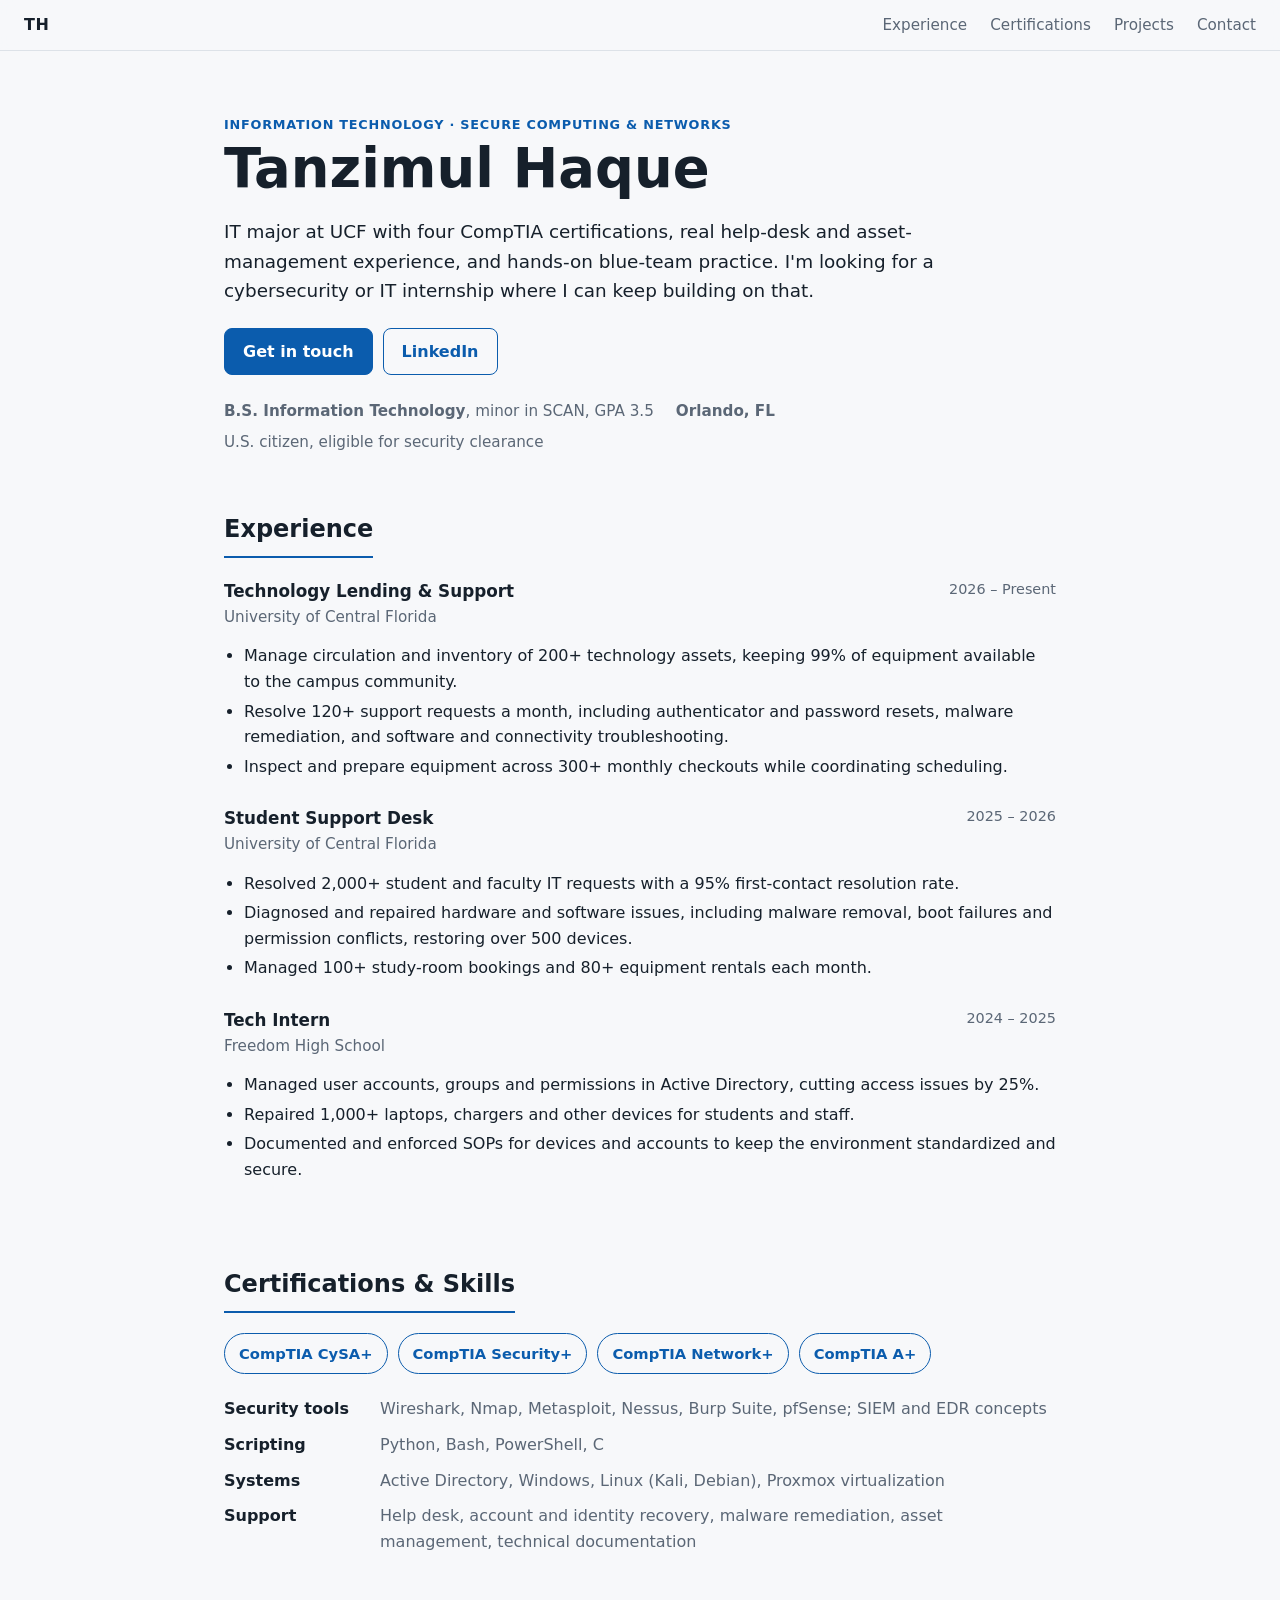
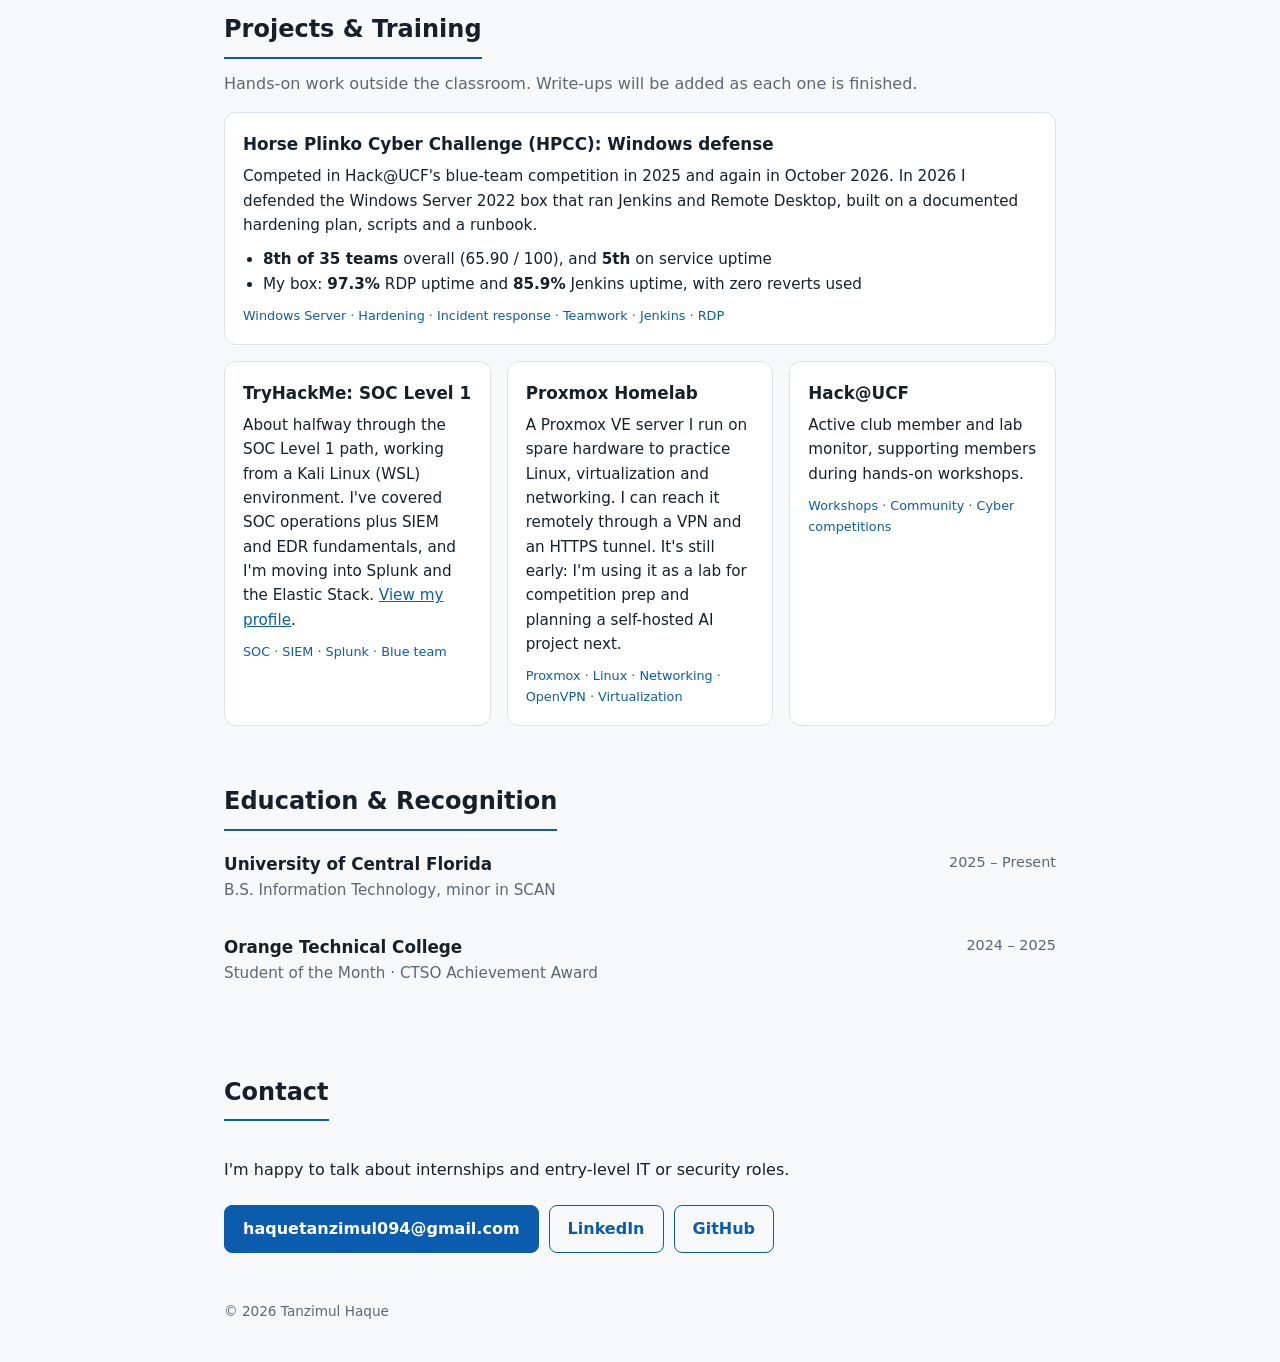
==== index.html @ fa8c6d9c "Initial portfolio site Co-Authored-By: Claude Sonnet 5.5 <noreply@anthropic.com>" ====
<!doctype html>
<html lang="en">
<head>
<meta charset="utf-8">
<meta name="viewport" content="width=device-width, initial-scale=1">
<title>Tanzimul Haque | IT &amp; Cybersecurity</title>
<meta name="description" content="Tanzimul Haque: UCF Information Technology student (SCAN minor) with Security+, CySA+, Network+ and A+, and hands-on IT support, SOC training and cyber competition experience.">
<link rel="stylesheet" href="style.css">
</head>
<body>

<header class="top">
  <a class="brand" href="#top">TH</a>
  <nav>
    <a href="#experience">Experience</a>
    <a href="#certs">Certifications</a>
    <a href="#projects">Projects</a>
    <a href="#contact">Contact</a>
  </nav>
</header>

<main id="top">

  <section class="hero">
    <p class="eyebrow">Information Technology &middot; Secure Computing &amp; Networks</p>
    <h1>Tanzimul Haque</h1>
    <p class="lead">IT major at UCF with four CompTIA certifications, real help-desk and asset-management experience, and hands-on blue-team practice. I'm looking for a cybersecurity or IT internship where I can keep building on that.</p>
    <p class="cta">
      <a class="btn" href="#contact">Get in touch</a>
      <a class="btn ghost" href="https://www.linkedin.com/in/tanzhaque/">LinkedIn</a>
    </p>
    <ul class="facts">
      <li><strong>B.S. Information Technology</strong>, minor in SCAN, GPA 3.5</li>
      <li><strong>Orlando, FL</strong></li>
      <li>U.S. citizen, eligible for security clearance</li>
    </ul>
  </section>

  <section id="experience">
    <h2>Experience</h2>

    <article class="entry">
      <div class="entry-head"><h3>Technology Lending &amp; Support <span>University of Central Florida</span></h3><time>2026 &ndash; Present</time></div>
      <ul>
        <li>Manage circulation and inventory of 200+ technology assets, keeping 99% of equipment available to the campus community.</li>
        <li>Resolve 120+ support requests a month, including authenticator and password resets, malware remediation, and software and connectivity troubleshooting.</li>
        <li>Inspect and prepare equipment across 300+ monthly checkouts while coordinating scheduling.</li>
      </ul>
    </article>

    <article class="entry">
      <div class="entry-head"><h3>Student Support Desk <span>University of Central Florida</span></h3><time>2025 &ndash; 2026</time></div>
      <ul>
        <li>Resolved 2,000+ student and faculty IT requests with a 95% first-contact resolution rate.</li>
        <li>Diagnosed and repaired hardware and software issues, including malware removal, boot failures and permission conflicts, restoring over 500 devices.</li>
        <li>Managed 100+ study-room bookings and 80+ equipment rentals each month.</li>
      </ul>
    </article>

    <article class="entry">
      <div class="entry-head"><h3>Tech Intern <span>Freedom High School</span></h3><time>2024 &ndash; 2025</time></div>
      <ul>
        <li>Managed user accounts, groups and permissions in Active Directory, cutting access issues by 25%.</li>
        <li>Repaired 1,000+ laptops, chargers and other devices for students and staff.</li>
        <li>Documented and enforced SOPs for devices and accounts to keep the environment standardized and secure.</li>
      </ul>
    </article>
  </section>

  <section id="certs">
    <h2>Certifications &amp; Skills</h2>
    <div class="badges">
      <span class="badge">CompTIA CySA+</span>
      <span class="badge">CompTIA Security+</span>
      <span class="badge">CompTIA Network+</span>
      <span class="badge">CompTIA A+</span>
    </div>
    <dl class="skills">
      <dt>Security tools</dt><dd>Wireshark, Nmap, Metasploit, Nessus, Burp Suite, pfSense; SIEM and EDR concepts</dd>
      <dt>Scripting</dt><dd>Python, Bash, PowerShell, C</dd>
      <dt>Systems</dt><dd>Active Directory, Windows, Linux (Kali, Debian), Proxmox virtualization</dd>
      <dt>Support</dt><dd>Help desk, account and identity recovery, malware remediation, asset management, technical documentation</dd>
    </dl>
  </section>

  <section id="projects">
    <h2>Projects &amp; Training</h2>
    <p class="note">Hands-on work outside the classroom. Write-ups will be added as each one is finished.</p>

    <div class="cards">
      <article class="card wide">
        <h3>Horse Plinko Cyber Challenge (HPCC): Windows defense</h3>
        <p>Competed in Hack@UCF's blue-team competition in 2025 and again in October 2026. In 2026 I defended the Windows Server 2022 box that ran Jenkins and Remote Desktop, built on a documented hardening plan, scripts and a runbook.</p>
        <ul class="results">
          <li><strong>8th of 35 teams</strong> overall (65.90 / 100), and <strong>5th</strong> on service uptime</li>
          <li>My box: <strong>97.3%</strong> RDP uptime and <strong>85.9%</strong> Jenkins uptime, with zero reverts used</li>
        </ul>
        <p class="tags">Windows Server &middot; Hardening &middot; Incident response &middot; Teamwork &middot; Jenkins &middot; RDP</p>
      </article>

      <article class="card">
        <h3>TryHackMe: SOC Level 1</h3>
        <p>About halfway through the SOC Level 1 path, working from a Kali Linux (WSL) environment. I've covered SOC operations plus SIEM and EDR fundamentals, and I'm moving into Splunk and the Elastic Stack. <a href="https://tryhackme.com/p/TanzHaque">View my profile</a>.</p>
        <p class="tags">SOC &middot; SIEM &middot; Splunk &middot; Blue team</p>
      </article>

      <article class="card">
        <h3>Proxmox Homelab</h3>
        <p>A Proxmox VE server I run on spare hardware to practice Linux, virtualization and networking. I can reach it remotely through a VPN and an HTTPS tunnel. It's still early: I'm using it as a lab for competition prep and planning a self-hosted AI project next.</p>
        <p class="tags">Proxmox &middot; Linux &middot; Networking &middot; OpenVPN &middot; Virtualization</p>
      </article>

      <article class="card">
        <h3>Hack@UCF</h3>
        <p>Active club member and lab monitor, supporting members during hands-on workshops.</p>
        <p class="tags">Workshops &middot; Community &middot; Cyber competitions</p>
      </article>
    </div>
  </section>

  <section id="education">
    <h2>Education &amp; Recognition</h2>
    <article class="entry">
      <div class="entry-head"><h3>University of Central Florida <span>B.S. Information Technology, minor in SCAN</span></h3><time>2025 &ndash; Present</time></div>
    </article>
    <article class="entry">
      <div class="entry-head"><h3>Orange Technical College <span>Student of the Month &middot; CTSO Achievement Award</span></h3><time>2024 &ndash; 2025</time></div>
    </article>
  </section>

  <section id="contact">
    <h2>Contact</h2>
    <p>I'm happy to talk about internships and entry-level IT or security roles.</p>
    <p class="cta">
      <a class="btn" href="mailto:haquetanzimul094@gmail.com">haquetanzimul094@gmail.com</a>
      <a class="btn ghost" href="https://www.linkedin.com/in/tanzhaque/">LinkedIn</a>
      <a class="btn ghost" href="https://github.com/TanzHaque">GitHub</a>
    </p>
  </section>

</main>

<footer>&copy; 2026 Tanzimul Haque</footer>
</body>
</html>
---- style.css ----
:root {
  --bg: #f7f8fa;
  --surface: #ffffff;
  --text: #16202b;
  --muted: #5b6776;
  --accent: #0b5cad;
  --accent-ink: #ffffff;
  --line: #dde2e8;
}
@media (prefers-color-scheme: dark) {
  :root {
    --bg: #0f141a;
    --surface: #171e26;
    --text: #e8edf2;
    --muted: #9aa7b5;
    --accent: #5aa9ff;
    --accent-ink: #0a1118;
    --line: #28323d;
  }
}
* { box-sizing: border-box; }
html { scroll-behavior: smooth; }
body {
  margin: 0;
  background: var(--bg);
  color: var(--text);
  font: 16px/1.6 system-ui, -apple-system, "Segoe UI", Roboto, sans-serif;
}
a { color: var(--accent); }
.top {
  position: sticky; top: 0; z-index: 5;
  display: flex; justify-content: space-between; align-items: center;
  padding: 12px 24px;
  background: color-mix(in srgb, var(--bg) 90%, transparent);
  backdrop-filter: blur(8px);
  border-bottom: 1px solid var(--line);
}
.brand { font-weight: 800; letter-spacing: .04em; text-decoration: none; color: var(--text); }
.top nav a { margin-left: 18px; text-decoration: none; color: var(--muted); font-size: .95rem; }
.top nav a:hover { color: var(--accent); }
main, footer { max-width: 880px; margin: 0 auto; padding: 0 24px; }
section { padding: 48px 0 8px; }
h1 { font-size: clamp(2.2rem, 6vw, 3.4rem); line-height: 1.1; margin: 4px 0 16px; }
h2 { font-size: 1.5rem; margin: 0 0 20px; padding-bottom: 8px; border-bottom: 2px solid var(--accent); display: inline-block; }
h3 { font-size: 1.05rem; margin: 0 0 6px; }
.eyebrow { color: var(--accent); font-weight: 600; letter-spacing: .06em; text-transform: uppercase; font-size: .8rem; margin: 0; }
.lead { font-size: 1.15rem; max-width: 62ch; color: var(--text); }
.hero { padding-top: 64px; }
.facts { list-style: none; padding: 0; margin: 24px 0 0; color: var(--muted); display: flex; flex-wrap: wrap; gap: 6px 22px; font-size: .95rem; }
.cta { display: flex; flex-wrap: wrap; gap: 10px; margin: 22px 0 0; }
.btn {
  display: inline-block; padding: 10px 18px; border-radius: 8px;
  background: var(--accent); color: var(--accent-ink); text-decoration: none; font-weight: 600;
  border: 1px solid var(--accent);
}
.btn.ghost { background: transparent; color: var(--accent); }
.btn:hover { filter: brightness(1.08); }
.entry { margin-bottom: 26px; }
.entry-head { display: flex; justify-content: space-between; gap: 12px; flex-wrap: wrap; }
.entry-head h3 span { display: block; font-weight: 400; color: var(--muted); font-size: .95rem; }
.entry-head time { color: var(--muted); font-size: .9rem; white-space: nowrap; }
.entry ul { margin: 8px 0 0; padding-left: 20px; }
.entry li { margin-bottom: 4px; }
.badges { display: flex; flex-wrap: wrap; gap: 10px; margin-bottom: 22px; }
.badge { padding: 8px 14px; border: 1px solid var(--accent); color: var(--accent); border-radius: 999px; font-weight: 600; font-size: .92rem; }
.skills { display: grid; grid-template-columns: 140px 1fr; gap: 10px 16px; margin: 0; }
.skills dt { font-weight: 600; }
.skills dd { margin: 0; color: var(--muted); }
.note { color: var(--muted); margin-top: -8px; }
.cards { display: grid; grid-template-columns: repeat(auto-fit, minmax(260px, 1fr)); gap: 16px; }
.card { background: var(--surface); border: 1px solid var(--line); border-radius: 12px; padding: 18px; }
.card.wide { grid-column: 1 / -1; }
.results { margin: 0 0 10px; padding-left: 20px; font-size: .95rem; }
.card p { margin: 0 0 10px; font-size: .95rem; }
.card .tags { color: var(--accent); font-size: .8rem; margin: 0; }
footer { padding: 40px 24px; color: var(--muted); font-size: .85rem; }
@media (max-width: 560px) {
  .skills { grid-template-columns: 1fr; gap: 2px; }
  .skills dd { margin-bottom: 10px; }
  .top nav a { margin-left: 12px; font-size: .85rem; }
}
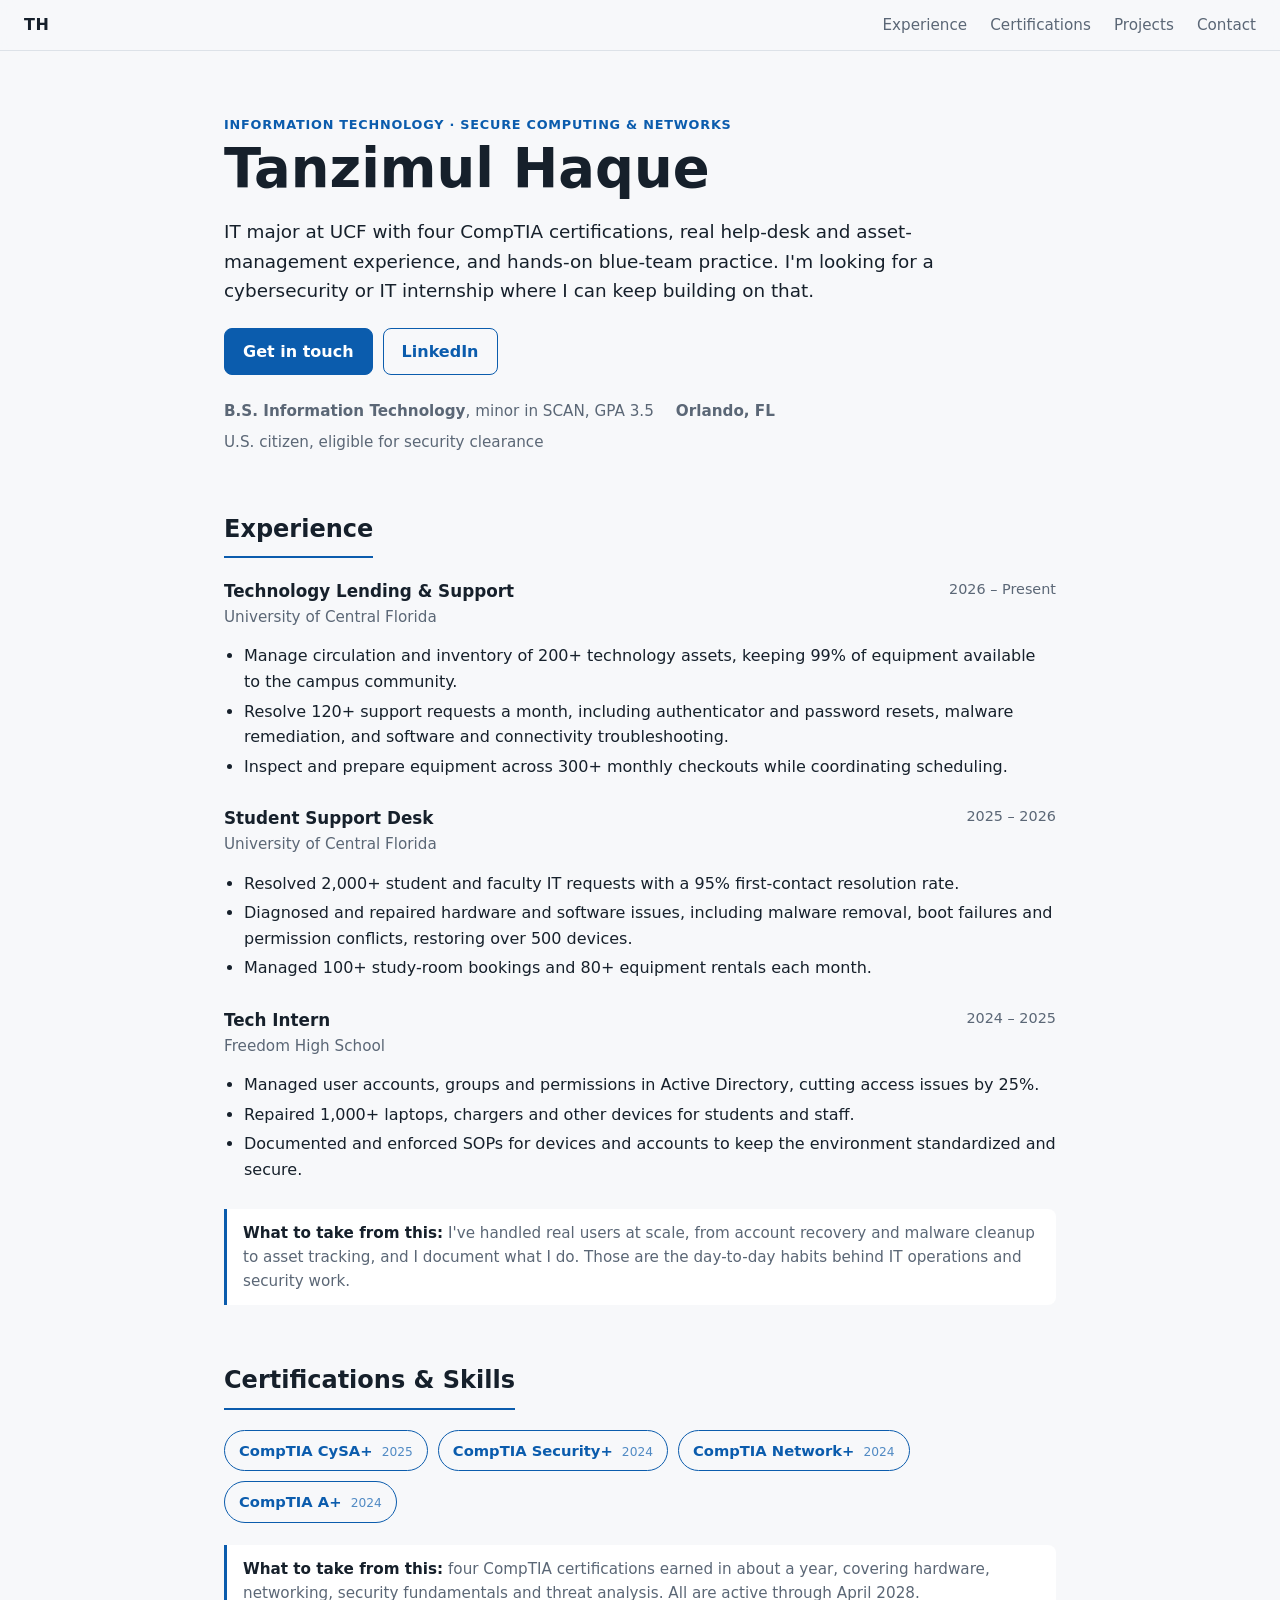
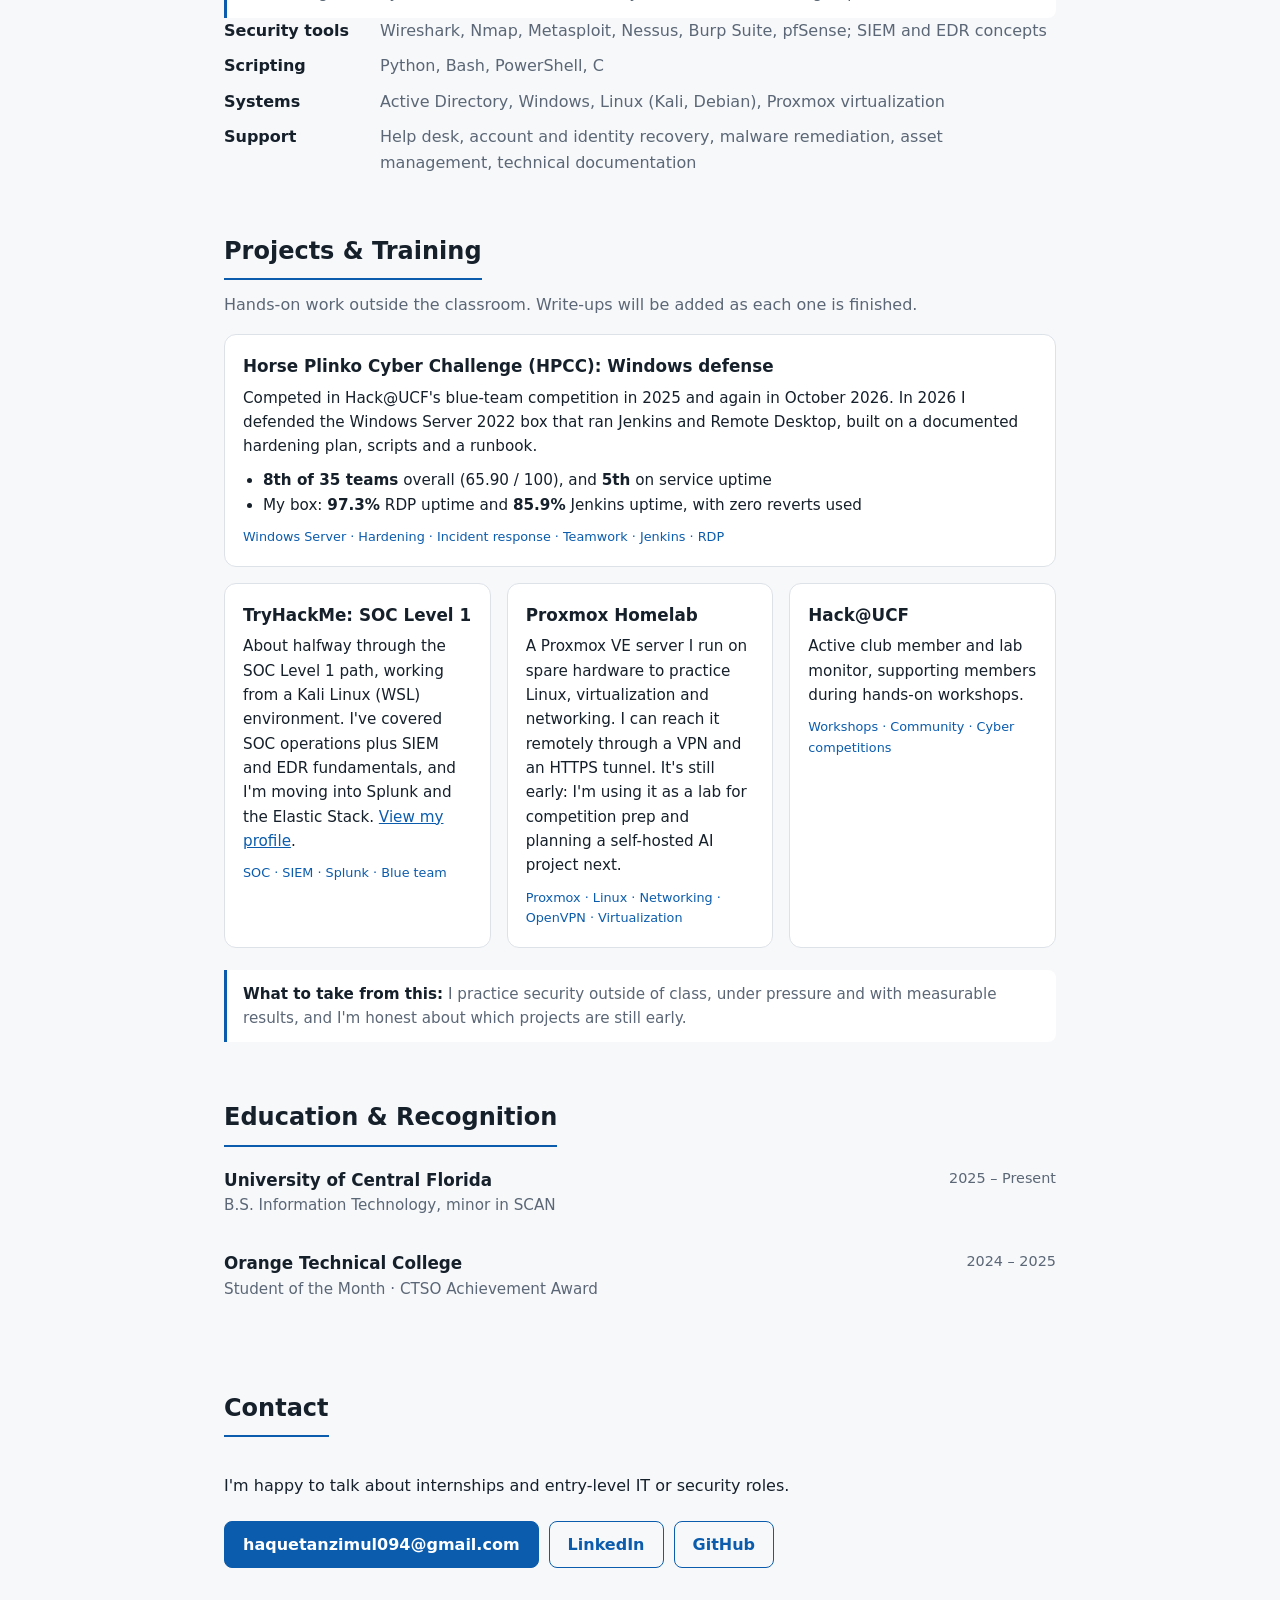
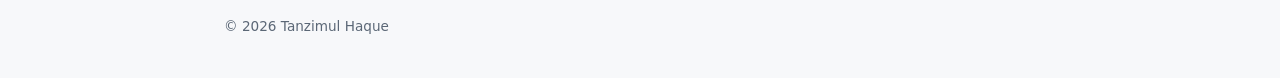
==== commit fcc141fa: "Add cert dates and employer takeaways Co-Authored-By: Claude Sonnet 5.5 <noreply@anthropic.com>" ====
--- a/index.html
+++ b/index.html
@@ -65,16 +65,18 @@
         <li>Documented and enforced SOPs for devices and accounts to keep the environment standardized and secure.</li>
       </ul>
     </article>
+    <p class="takeaway"><strong>What to take from this:</strong> I've handled real users at scale, from account recovery and malware cleanup to asset tracking, and I document what I do. Those are the day-to-day habits behind IT operations and security work.</p>
   </section>
 
   <section id="certs">
     <h2>Certifications &amp; Skills</h2>
     <div class="badges">
-      <span class="badge">CompTIA CySA+</span>
-      <span class="badge">CompTIA Security+</span>
-      <span class="badge">CompTIA Network+</span>
-      <span class="badge">CompTIA A+</span>
+      <span class="badge">CompTIA CySA+ <small>2025</small></span>
+      <span class="badge">CompTIA Security+ <small>2024</small></span>
+      <span class="badge">CompTIA Network+ <small>2024</small></span>
+      <span class="badge">CompTIA A+ <small>2024</small></span>
     </div>
+    <p class="takeaway"><strong>What to take from this:</strong> four CompTIA certifications earned in about a year, covering hardware, networking, security fundamentals and threat analysis. All are active through April 2028.</p>
     <dl class="skills">
       <dt>Security tools</dt><dd>Wireshark, Nmap, Metasploit, Nessus, Burp Suite, pfSense; SIEM and EDR concepts</dd>
       <dt>Scripting</dt><dd>Python, Bash, PowerShell, C</dd>
@@ -116,6 +118,7 @@
         <p class="tags">Workshops &middot; Community &middot; Cyber competitions</p>
       </article>
     </div>
+    <p class="takeaway"><strong>What to take from this:</strong> I practice security outside of class, under pressure and with measurable results, and I'm honest about which projects are still early.</p>
   </section>
 
   <section id="education">
--- a/style.css
+++ b/style.css
@@ -63,6 +63,9 @@
 .entry li { margin-bottom: 4px; }
 .badges { display: flex; flex-wrap: wrap; gap: 10px; margin-bottom: 22px; }
 .badge { padding: 8px 14px; border: 1px solid var(--accent); color: var(--accent); border-radius: 999px; font-weight: 600; font-size: .92rem; }
+.badge small { opacity: .7; font-weight: 400; margin-left: 4px; }
+.takeaway { margin: 22px 0 0; padding: 12px 16px; border-left: 3px solid var(--accent); background: var(--surface); border-radius: 0 8px 8px 0; color: var(--muted); font-size: .95rem; }
+.takeaway strong { color: var(--text); }
 .skills { display: grid; grid-template-columns: 140px 1fr; gap: 10px 16px; margin: 0; }
 .skills dt { font-weight: 600; }
 .skills dd { margin: 0; color: var(--muted); }
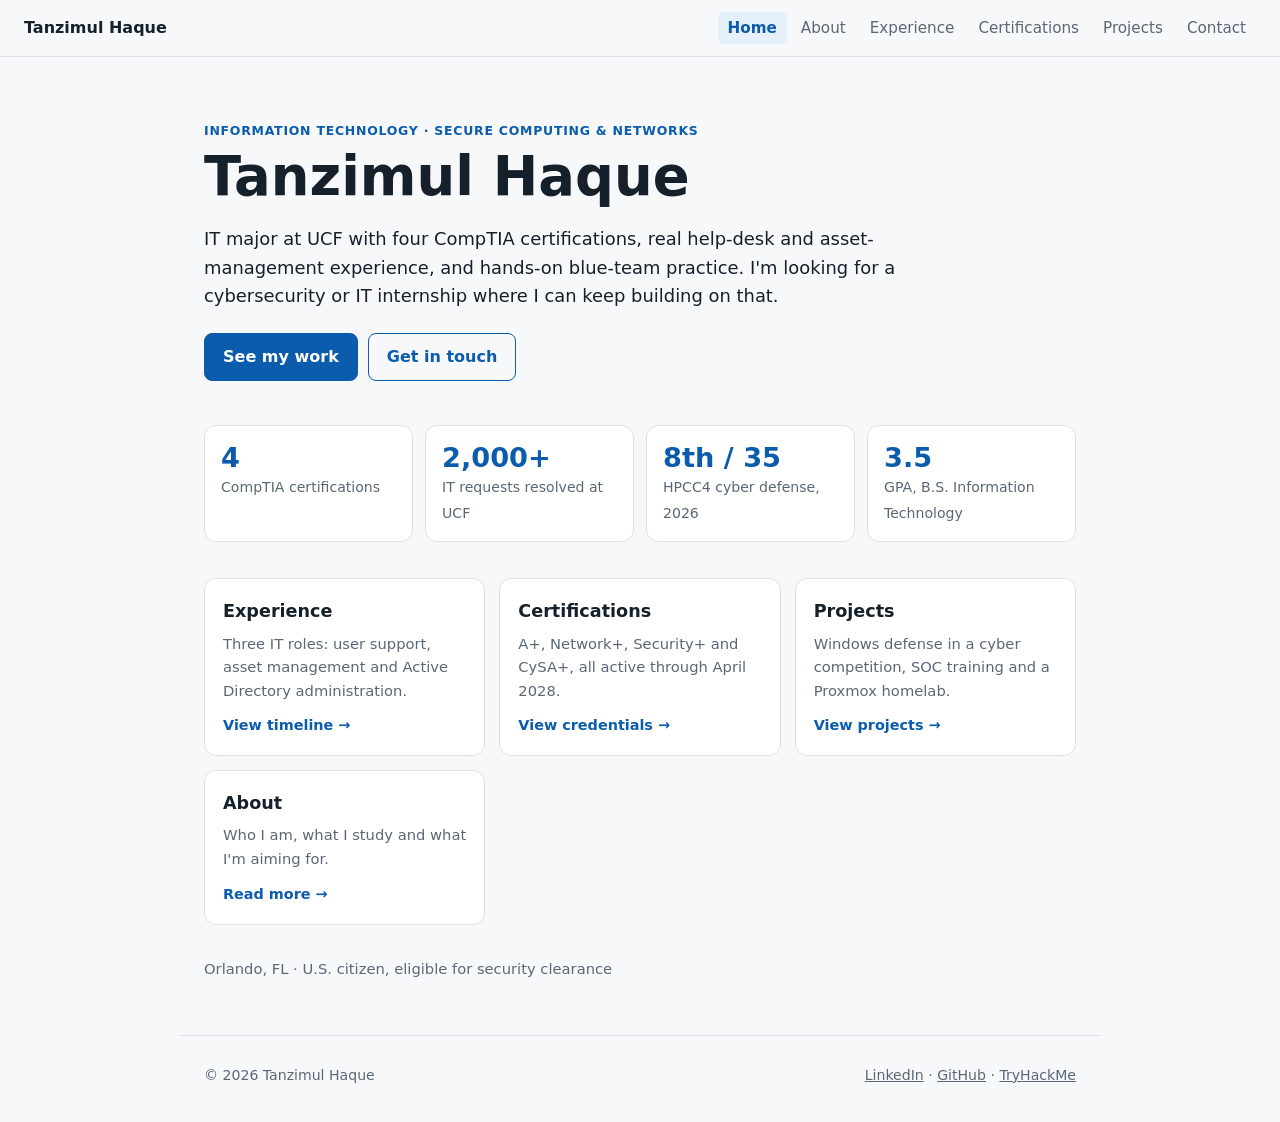
==== commit 279c2467: "Split site into separate pages with per-section layouts Co-Authored-By: Claude Sonnet 5.5 <noreply@a" ====
--- a/index.html
+++ b/index.html
@@ -4,145 +4,46 @@
 <meta charset="utf-8">
 <meta name="viewport" content="width=device-width, initial-scale=1">
 <title>Tanzimul Haque | IT &amp; Cybersecurity</title>
-<meta name="description" content="Tanzimul Haque: UCF Information Technology student (SCAN minor) with Security+, CySA+, Network+ and A+, and hands-on IT support, SOC training and cyber competition experience.">
+<meta name="description" content="Tanzimul Haque: UCF Information Technology student (SCAN minor) with Security+, CySA+, Network+ and A+, plus hands-on IT support and cyber competition experience.">
 <link rel="stylesheet" href="style.css">
 </head>
-<body>
+<body class="home">
+<header class="top">
+  <a class="brand" href="index.html">Tanzimul Haque</a>
+  <nav><a href="index.html" aria-current="page">Home</a><a href="about.html">About</a><a href="experience.html">Experience</a><a href="certifications.html">Certifications</a><a href="projects.html">Projects</a><a href="contact.html">Contact</a></nav>
+</header>
+<main>
 
-<header class="top">
-  <a class="brand" href="#top">TH</a>
-  <nav>
-    <a href="#experience">Experience</a>
-    <a href="#certs">Certifications</a>
-    <a href="#projects">Projects</a>
-    <a href="#contact">Contact</a>
-  </nav>
-</header>
+<section class="hero">
+  <p class="eyebrow">Information Technology &middot; Secure Computing &amp; Networks</p>
+  <h1>Tanzimul Haque</h1>
+  <p class="lead">IT major at UCF with four CompTIA certifications, real help-desk and asset-management experience, and hands-on blue-team practice. I'm looking for a cybersecurity or IT internship where I can keep building on that.</p>
+  <p class="cta">
+    <a class="btn" href="projects.html">See my work</a>
+    <a class="btn ghost" href="contact.html">Get in touch</a>
+  </p>
+</section>
 
-<main id="top">
+<section class="stats" aria-label="Highlights">
+  <div class="stat"><b>4</b><span>CompTIA certifications</span></div>
+  <div class="stat"><b>2,000+</b><span>IT requests resolved at UCF</span></div>
+  <div class="stat"><b>8th / 35</b><span>HPCC4 cyber defense, 2026</span></div>
+  <div class="stat"><b>3.5</b><span>GPA, B.S. Information Technology</span></div>
+</section>
 
-  <section class="hero">
-    <p class="eyebrow">Information Technology &middot; Secure Computing &amp; Networks</p>
-    <h1>Tanzimul Haque</h1>
-    <p class="lead">IT major at UCF with four CompTIA certifications, real help-desk and asset-management experience, and hands-on blue-team practice. I'm looking for a cybersecurity or IT internship where I can keep building on that.</p>
-    <p class="cta">
-      <a class="btn" href="#contact">Get in touch</a>
-      <a class="btn ghost" href="https://www.linkedin.com/in/tanzhaque/">LinkedIn</a>
-    </p>
-    <ul class="facts">
-      <li><strong>B.S. Information Technology</strong>, minor in SCAN, GPA 3.5</li>
-      <li><strong>Orlando, FL</strong></li>
-      <li>U.S. citizen, eligible for security clearance</li>
-    </ul>
-  </section>
+<section class="tiles">
+  <a class="tile" href="experience.html"><h2>Experience</h2><p>Three IT roles: user support, asset management and Active Directory administration.</p><span>View timeline &rarr;</span></a>
+  <a class="tile" href="certifications.html"><h2>Certifications</h2><p>A+, Network+, Security+ and CySA+, all active through April 2028.</p><span>View credentials &rarr;</span></a>
+  <a class="tile" href="projects.html"><h2>Projects</h2><p>Windows defense in a cyber competition, SOC training and a Proxmox homelab.</p><span>View projects &rarr;</span></a>
+  <a class="tile" href="about.html"><h2>About</h2><p>Who I am, what I study and what I'm aiming for.</p><span>Read more &rarr;</span></a>
+</section>
 
-  <section id="experience">
-    <h2>Experience</h2>
-
-    <article class="entry">
-      <div class="entry-head"><h3>Technology Lending &amp; Support <span>University of Central Florida</span></h3><time>2026 &ndash; Present</time></div>
-      <ul>
-        <li>Manage circulation and inventory of 200+ technology assets, keeping 99% of equipment available to the campus community.</li>
-        <li>Resolve 120+ support requests a month, including authenticator and password resets, malware remediation, and software and connectivity troubleshooting.</li>
-        <li>Inspect and prepare equipment across 300+ monthly checkouts while coordinating scheduling.</li>
-      </ul>
-    </article>
-
-    <article class="entry">
-      <div class="entry-head"><h3>Student Support Desk <span>University of Central Florida</span></h3><time>2025 &ndash; 2026</time></div>
-      <ul>
-        <li>Resolved 2,000+ student and faculty IT requests with a 95% first-contact resolution rate.</li>
-        <li>Diagnosed and repaired hardware and software issues, including malware removal, boot failures and permission conflicts, restoring over 500 devices.</li>
-        <li>Managed 100+ study-room bookings and 80+ equipment rentals each month.</li>
-      </ul>
-    </article>
-
-    <article class="entry">
-      <div class="entry-head"><h3>Tech Intern <span>Freedom High School</span></h3><time>2024 &ndash; 2025</time></div>
-      <ul>
-        <li>Managed user accounts, groups and permissions in Active Directory, cutting access issues by 25%.</li>
-        <li>Repaired 1,000+ laptops, chargers and other devices for students and staff.</li>
-        <li>Documented and enforced SOPs for devices and accounts to keep the environment standardized and secure.</li>
-      </ul>
-    </article>
-    <p class="takeaway"><strong>What to take from this:</strong> I've handled real users at scale, from account recovery and malware cleanup to asset tracking, and I document what I do. Those are the day-to-day habits behind IT operations and security work.</p>
-  </section>
-
-  <section id="certs">
-    <h2>Certifications &amp; Skills</h2>
-    <div class="badges">
-      <span class="badge">CompTIA CySA+ <small>2025</small></span>
-      <span class="badge">CompTIA Security+ <small>2024</small></span>
-      <span class="badge">CompTIA Network+ <small>2024</small></span>
-      <span class="badge">CompTIA A+ <small>2024</small></span>
-    </div>
-    <p class="takeaway"><strong>What to take from this:</strong> four CompTIA certifications earned in about a year, covering hardware, networking, security fundamentals and threat analysis. All are active through April 2028.</p>
-    <dl class="skills">
-      <dt>Security tools</dt><dd>Wireshark, Nmap, Metasploit, Nessus, Burp Suite, pfSense; SIEM and EDR concepts</dd>
-      <dt>Scripting</dt><dd>Python, Bash, PowerShell, C</dd>
-      <dt>Systems</dt><dd>Active Directory, Windows, Linux (Kali, Debian), Proxmox virtualization</dd>
-      <dt>Support</dt><dd>Help desk, account and identity recovery, malware remediation, asset management, technical documentation</dd>
-    </dl>
-  </section>
-
-  <section id="projects">
-    <h2>Projects &amp; Training</h2>
-    <p class="note">Hands-on work outside the classroom. Write-ups will be added as each one is finished.</p>
-
-    <div class="cards">
-      <article class="card wide">
-        <h3>Horse Plinko Cyber Challenge (HPCC): Windows defense</h3>
-        <p>Competed in Hack@UCF's blue-team competition in 2025 and again in October 2026. In 2026 I defended the Windows Server 2022 box that ran Jenkins and Remote Desktop, built on a documented hardening plan, scripts and a runbook.</p>
-        <ul class="results">
-          <li><strong>8th of 35 teams</strong> overall (65.90 / 100), and <strong>5th</strong> on service uptime</li>
-          <li>My box: <strong>97.3%</strong> RDP uptime and <strong>85.9%</strong> Jenkins uptime, with zero reverts used</li>
-        </ul>
-        <p class="tags">Windows Server &middot; Hardening &middot; Incident response &middot; Teamwork &middot; Jenkins &middot; RDP</p>
-      </article>
-
-      <article class="card">
-        <h3>TryHackMe: SOC Level 1</h3>
-        <p>About halfway through the SOC Level 1 path, working from a Kali Linux (WSL) environment. I've covered SOC operations plus SIEM and EDR fundamentals, and I'm moving into Splunk and the Elastic Stack. <a href="https://tryhackme.com/p/TanzHaque">View my profile</a>.</p>
-        <p class="tags">SOC &middot; SIEM &middot; Splunk &middot; Blue team</p>
-      </article>
-
-      <article class="card">
-        <h3>Proxmox Homelab</h3>
-        <p>A Proxmox VE server I run on spare hardware to practice Linux, virtualization and networking. I can reach it remotely through a VPN and an HTTPS tunnel. It's still early: I'm using it as a lab for competition prep and planning a self-hosted AI project next.</p>
-        <p class="tags">Proxmox &middot; Linux &middot; Networking &middot; OpenVPN &middot; Virtualization</p>
-      </article>
-
-      <article class="card">
-        <h3>Hack@UCF</h3>
-        <p>Active club member and lab monitor, supporting members during hands-on workshops.</p>
-        <p class="tags">Workshops &middot; Community &middot; Cyber competitions</p>
-      </article>
-    </div>
-    <p class="takeaway"><strong>What to take from this:</strong> I practice security outside of class, under pressure and with measurable results, and I'm honest about which projects are still early.</p>
-  </section>
-
-  <section id="education">
-    <h2>Education &amp; Recognition</h2>
-    <article class="entry">
-      <div class="entry-head"><h3>University of Central Florida <span>B.S. Information Technology, minor in SCAN</span></h3><time>2025 &ndash; Present</time></div>
-    </article>
-    <article class="entry">
-      <div class="entry-head"><h3>Orange Technical College <span>Student of the Month &middot; CTSO Achievement Award</span></h3><time>2024 &ndash; 2025</time></div>
-    </article>
-  </section>
-
-  <section id="contact">
-    <h2>Contact</h2>
-    <p>I'm happy to talk about internships and entry-level IT or security roles.</p>
-    <p class="cta">
-      <a class="btn" href="mailto:haquetanzimul094@gmail.com">haquetanzimul094@gmail.com</a>
-      <a class="btn ghost" href="https://www.linkedin.com/in/tanzhaque/">LinkedIn</a>
-      <a class="btn ghost" href="https://github.com/TanzHaque">GitHub</a>
-    </p>
-  </section>
+<p class="facts-line">Orlando, FL &middot; U.S. citizen, eligible for security clearance</p>
 
 </main>
-
-<footer>&copy; 2026 Tanzimul Haque</footer>
+<footer>
+  <span>&copy; 2026 Tanzimul Haque</span>
+  <span><a href="https://www.linkedin.com/in/tanzhaque/">LinkedIn</a> &middot; <a href="https://github.com/TanzHaque">GitHub</a> &middot; <a href="https://tryhackme.com/p/TanzHaque">TryHackMe</a></span>
+</footer>
 </body>
 </html>
--- a/style.css
+++ b/style.css
@@ -5,6 +5,7 @@
   --muted: #5b6776;
   --accent: #0b5cad;
   --accent-ink: #ffffff;
+  --accent-soft: #e6f0fb;
   --line: #dde2e8;
 }
 @media (prefers-color-scheme: dark) {
@@ -15,6 +16,7 @@
     --muted: #9aa7b5;
     --accent: #5aa9ff;
     --accent-ink: #0a1118;
+    --accent-soft: #14283d;
     --line: #28323d;
   }
 }
@@ -27,58 +29,118 @@
   font: 16px/1.6 system-ui, -apple-system, "Segoe UI", Roboto, sans-serif;
 }
 a { color: var(--accent); }
+code { font: .9em ui-monospace, Consolas, monospace; }
+
+/* header / footer */
 .top {
   position: sticky; top: 0; z-index: 5;
-  display: flex; justify-content: space-between; align-items: center;
+  display: flex; justify-content: space-between; align-items: center; flex-wrap: wrap; gap: 6px 20px;
   padding: 12px 24px;
   background: color-mix(in srgb, var(--bg) 90%, transparent);
   backdrop-filter: blur(8px);
   border-bottom: 1px solid var(--line);
 }
-.brand { font-weight: 800; letter-spacing: .04em; text-decoration: none; color: var(--text); }
-.top nav a { margin-left: 18px; text-decoration: none; color: var(--muted); font-size: .95rem; }
+.brand { font-weight: 800; text-decoration: none; color: var(--text); }
+.top nav { display: flex; flex-wrap: wrap; gap: 4px 4px; }
+.top nav a { padding: 4px 10px; border-radius: 6px; text-decoration: none; color: var(--muted); font-size: .95rem; }
 .top nav a:hover { color: var(--accent); }
-main, footer { max-width: 880px; margin: 0 auto; padding: 0 24px; }
-section { padding: 48px 0 8px; }
+.top nav a[aria-current="page"] { color: var(--accent); background: var(--accent-soft); font-weight: 600; }
+main, footer { max-width: 920px; margin: 0 auto; padding: 0 24px; }
+main { min-height: 70vh; padding-bottom: 40px; }
+footer { display: flex; justify-content: space-between; flex-wrap: wrap; gap: 8px; padding-top: 28px; padding-bottom: 36px; border-top: 1px solid var(--line); color: var(--muted); font-size: .88rem; }
+footer a { color: var(--muted); }
+
+/* type */
 h1 { font-size: clamp(2.2rem, 6vw, 3.4rem); line-height: 1.1; margin: 4px 0 16px; }
-h2 { font-size: 1.5rem; margin: 0 0 20px; padding-bottom: 8px; border-bottom: 2px solid var(--accent); display: inline-block; }
+h1.page-title { font-size: clamp(1.8rem, 4.5vw, 2.4rem); margin: 44px 0 6px; }
+h2 { margin: 0 0 12px; }
+h2.section { font-size: 1.3rem; margin: 40px 0 16px; padding-bottom: 6px; border-bottom: 2px solid var(--accent); display: inline-block; }
 h3 { font-size: 1.05rem; margin: 0 0 6px; }
-.eyebrow { color: var(--accent); font-weight: 600; letter-spacing: .06em; text-transform: uppercase; font-size: .8rem; margin: 0; }
-.lead { font-size: 1.15rem; max-width: 62ch; color: var(--text); }
-.hero { padding-top: 64px; }
-.facts { list-style: none; padding: 0; margin: 24px 0 0; color: var(--muted); display: flex; flex-wrap: wrap; gap: 6px 22px; font-size: .95rem; }
+.page-sub { color: var(--muted); margin: 0 0 28px; max-width: 62ch; }
+.eyebrow { color: var(--accent); font-weight: 600; letter-spacing: .06em; text-transform: uppercase; font-size: .78rem; margin: 0 0 6px; }
+.lead { font-size: 1.12rem; max-width: 62ch; }
+.tags { color: var(--accent); font-size: .8rem; margin: 0; }
+.facts-line { color: var(--muted); font-size: .92rem; margin-top: 32px; }
+
+/* buttons */
 .cta { display: flex; flex-wrap: wrap; gap: 10px; margin: 22px 0 0; }
-.btn {
-  display: inline-block; padding: 10px 18px; border-radius: 8px;
-  background: var(--accent); color: var(--accent-ink); text-decoration: none; font-weight: 600;
-  border: 1px solid var(--accent);
-}
+.btn { display: inline-block; padding: 10px 18px; border-radius: 8px; background: var(--accent); color: var(--accent-ink); text-decoration: none; font-weight: 600; border: 1px solid var(--accent); }
 .btn.ghost { background: transparent; color: var(--accent); }
 .btn:hover { filter: brightness(1.08); }
-.entry { margin-bottom: 26px; }
-.entry-head { display: flex; justify-content: space-between; gap: 12px; flex-wrap: wrap; }
-.entry-head h3 span { display: block; font-weight: 400; color: var(--muted); font-size: .95rem; }
-.entry-head time { color: var(--muted); font-size: .9rem; white-space: nowrap; }
-.entry ul { margin: 8px 0 0; padding-left: 20px; }
-.entry li { margin-bottom: 4px; }
-.badges { display: flex; flex-wrap: wrap; gap: 10px; margin-bottom: 22px; }
-.badge { padding: 8px 14px; border: 1px solid var(--accent); color: var(--accent); border-radius: 999px; font-weight: 600; font-size: .92rem; }
-.badge small { opacity: .7; font-weight: 400; margin-left: 4px; }
-.takeaway { margin: 22px 0 0; padding: 12px 16px; border-left: 3px solid var(--accent); background: var(--surface); border-radius: 0 8px 8px 0; color: var(--muted); font-size: .95rem; }
+
+/* home */
+.hero { padding: 64px 0 8px; }
+.stats { display: grid; grid-template-columns: repeat(auto-fit, minmax(140px, 1fr)); gap: 12px; margin: 36px 0 0; }
+.stat { background: var(--surface); border: 1px solid var(--line); border-radius: 12px; padding: 16px; }
+.stat b { display: block; font-size: 1.7rem; line-height: 1.2; color: var(--accent); }
+.stat span { color: var(--muted); font-size: .88rem; }
+.stats.small { margin: 18px 0; }
+.stats.small .stat { background: var(--bg); }
+.tiles { display: grid; grid-template-columns: repeat(auto-fit, minmax(210px, 1fr)); gap: 14px; margin-top: 36px; }
+.tile { display: flex; flex-direction: column; background: var(--surface); border: 1px solid var(--line); border-radius: 12px; padding: 18px; text-decoration: none; color: var(--text); transition: transform .12s, border-color .12s; }
+.tile:hover { transform: translateY(-2px); border-color: var(--accent); }
+.tile h2 { font-size: 1.1rem; margin: 0 0 6px; }
+.tile p { margin: 0 0 12px; color: var(--muted); font-size: .92rem; flex: 1; }
+.tile span { color: var(--accent); font-weight: 600; font-size: .9rem; }
+
+/* about */
+.two-col { display: grid; grid-template-columns: 1.6fr 1fr; gap: 32px; align-items: start; }
+.panel { background: var(--surface); border: 1px solid var(--line); border-radius: 12px; padding: 18px; }
+.panel h2 { font-size: 1.05rem; }
+.mini { padding: 10px 0; border-top: 1px solid var(--line); }
+.mini:first-of-type { border-top: 0; }
+.mini p { margin: 0; color: var(--muted); font-size: .92rem; }
+
+/* experience timeline */
+.timeline { position: relative; margin-left: 8px; padding-left: 28px; border-left: 2px solid var(--line); }
+.job { position: relative; margin-bottom: 30px; }
+.job::before { content: ""; position: absolute; left: -37px; top: 7px; width: 14px; height: 14px; border-radius: 50%; background: var(--accent); border: 3px solid var(--bg); }
+.job-head { display: flex; justify-content: space-between; align-items: baseline; gap: 12px; flex-wrap: wrap; }
+.job-head h3 { font-size: 1.15rem; margin: 0; }
+.job-head time { color: var(--muted); font-size: .9rem; white-space: nowrap; }
+.org { margin: 0 0 8px; color: var(--accent); font-weight: 600; }
+.job ul { margin: 0; padding-left: 20px; }
+.job li { margin-bottom: 5px; }
+
+/* certifications */
+.cert-grid { display: grid; grid-template-columns: repeat(auto-fit, minmax(280px, 1fr)); gap: 16px; }
+.cert { background: var(--surface); border: 1px solid var(--line); border-top: 4px solid var(--accent); border-radius: 12px; padding: 18px; }
+.cert-top { display: flex; justify-content: space-between; align-items: center; gap: 8px; }
+.cert-top h3 { margin: 0; font-size: 1.15rem; }
+.pill { background: var(--accent-soft); color: var(--accent); font-size: .75rem; font-weight: 700; padding: 2px 10px; border-radius: 999px; }
+.covers { color: var(--muted); font-size: .92rem; margin: 8px 0 12px; }
+.cert dl { margin: 0; display: grid; grid-template-columns: auto 1fr; gap: 4px 14px; font-size: .88rem; }
+.cert dt { color: var(--muted); }
+.cert dd { margin: 0; }
+.skill-grid { display: grid; grid-template-columns: repeat(auto-fit, minmax(210px, 1fr)); gap: 14px; }
+.skill { background: var(--surface); border: 1px solid var(--line); border-radius: 12px; padding: 14px 16px; }
+.skill p { margin: 0; color: var(--muted); font-size: .92rem; }
+
+/* projects */
+.feature { background: var(--surface); border: 1px solid var(--line); border-left: 4px solid var(--accent); border-radius: 12px; padding: 24px; margin-bottom: 22px; }
+.feature h2 { font-size: 1.4rem; }
+.note-line { color: var(--muted); font-size: .92rem; margin: 10px 0 0; }
+.cards { display: grid; grid-template-columns: repeat(auto-fit, minmax(300px, 1fr)); gap: 16px; }
+.card { background: var(--surface); border: 1px solid var(--line); border-radius: 12px; padding: 18px; }
+.card p { margin: 0 0 10px; font-size: .95rem; }
+
+/* contact */
+.contact-grid { display: grid; grid-template-columns: repeat(auto-fit, minmax(230px, 1fr)); gap: 14px; }
+.contact-card { display: block; background: var(--surface); border: 1px solid var(--line); border-radius: 12px; padding: 20px; text-decoration: none; color: var(--text); }
+.contact-card:hover { border-color: var(--accent); }
+.contact-card span { display: block; color: var(--muted); font-size: .8rem; text-transform: uppercase; letter-spacing: .06em; }
+.contact-card b { display: block; margin-top: 4px; word-break: break-word; }
+.contact-card.primary { background: var(--accent); border-color: var(--accent); color: var(--accent-ink); grid-column: 1 / -1; }
+.contact-card.primary span { color: inherit; opacity: .8; }
+.contact-card.primary b { font-size: 1.2rem; }
+
+.takeaway { margin: 30px 0 0; padding: 12px 16px; border-left: 3px solid var(--accent); background: var(--surface); border-radius: 0 8px 8px 0; color: var(--muted); font-size: .95rem; }
 .takeaway strong { color: var(--text); }
-.skills { display: grid; grid-template-columns: 140px 1fr; gap: 10px 16px; margin: 0; }
-.skills dt { font-weight: 600; }
-.skills dd { margin: 0; color: var(--muted); }
-.note { color: var(--muted); margin-top: -8px; }
-.cards { display: grid; grid-template-columns: repeat(auto-fit, minmax(260px, 1fr)); gap: 16px; }
-.card { background: var(--surface); border: 1px solid var(--line); border-radius: 12px; padding: 18px; }
-.card.wide { grid-column: 1 / -1; }
-.results { margin: 0 0 10px; padding-left: 20px; font-size: .95rem; }
-.card p { margin: 0 0 10px; font-size: .95rem; }
-.card .tags { color: var(--accent); font-size: .8rem; margin: 0; }
-footer { padding: 40px 24px; color: var(--muted); font-size: .85rem; }
-@media (max-width: 560px) {
-  .skills { grid-template-columns: 1fr; gap: 2px; }
-  .skills dd { margin-bottom: 10px; }
-  .top nav a { margin-left: 12px; font-size: .85rem; }
+
+@media (max-width: 680px) {
+  .two-col { grid-template-columns: 1fr; }
+  .top { padding: 10px 16px; }
+  main, footer { padding-left: 16px; padding-right: 16px; }
+  .timeline { padding-left: 22px; }
+  .job::before { left: -31px; }
 }
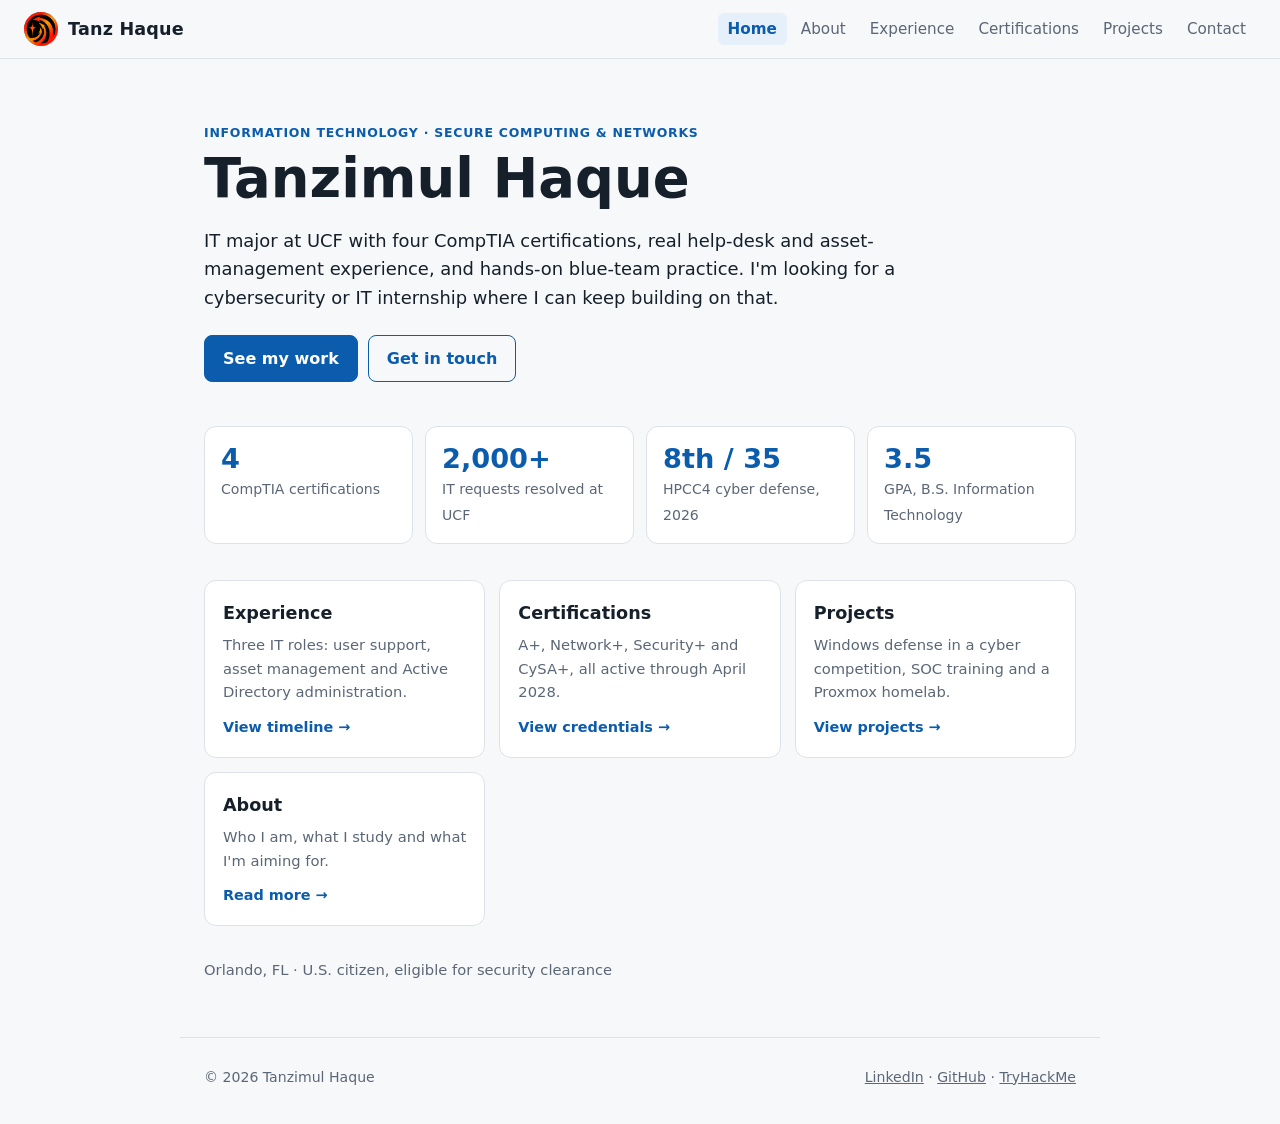
==== commit 38fed507: "Add logo and favicon, use Tanz Haque in header Co-Authored-By: Claude Sonnet 5.5 <noreply@anthropic." ====
--- a/index.html
+++ b/index.html
@@ -5,11 +5,12 @@
 <meta name="viewport" content="width=device-width, initial-scale=1">
 <title>Tanzimul Haque | IT &amp; Cybersecurity</title>
 <meta name="description" content="Tanzimul Haque: UCF Information Technology student (SCAN minor) with Security+, CySA+, Network+ and A+, plus hands-on IT support and cyber competition experience.">
+<link rel="icon" type="image/png" href="favicon.png">
 <link rel="stylesheet" href="style.css">
 </head>
 <body class="home">
 <header class="top">
-  <a class="brand" href="index.html">Tanzimul Haque</a>
+  <a class="brand" href="index.html"><img src="logo.png" alt="" width="34" height="34"><span>Tanz Haque</span></a>
   <nav><a href="index.html" aria-current="page">Home</a><a href="about.html">About</a><a href="experience.html">Experience</a><a href="certifications.html">Certifications</a><a href="projects.html">Projects</a><a href="contact.html">Contact</a></nav>
 </header>
 <main>
--- a/style.css
+++ b/style.css
@@ -40,7 +40,8 @@
   backdrop-filter: blur(8px);
   border-bottom: 1px solid var(--line);
 }
-.brand { font-weight: 800; text-decoration: none; color: var(--text); }
+.brand { display: inline-flex; align-items: center; gap: 10px; font-weight: 800; font-size: 1.1rem; letter-spacing: .01em; text-decoration: none; color: var(--text); }
+.brand img { display: block; width: 34px; height: 34px; border-radius: 50%; background: #000; }
 .top nav { display: flex; flex-wrap: wrap; gap: 4px 4px; }
 .top nav a { padding: 4px 10px; border-radius: 6px; text-decoration: none; color: var(--muted); font-size: .95rem; }
 .top nav a:hover { color: var(--accent); }
